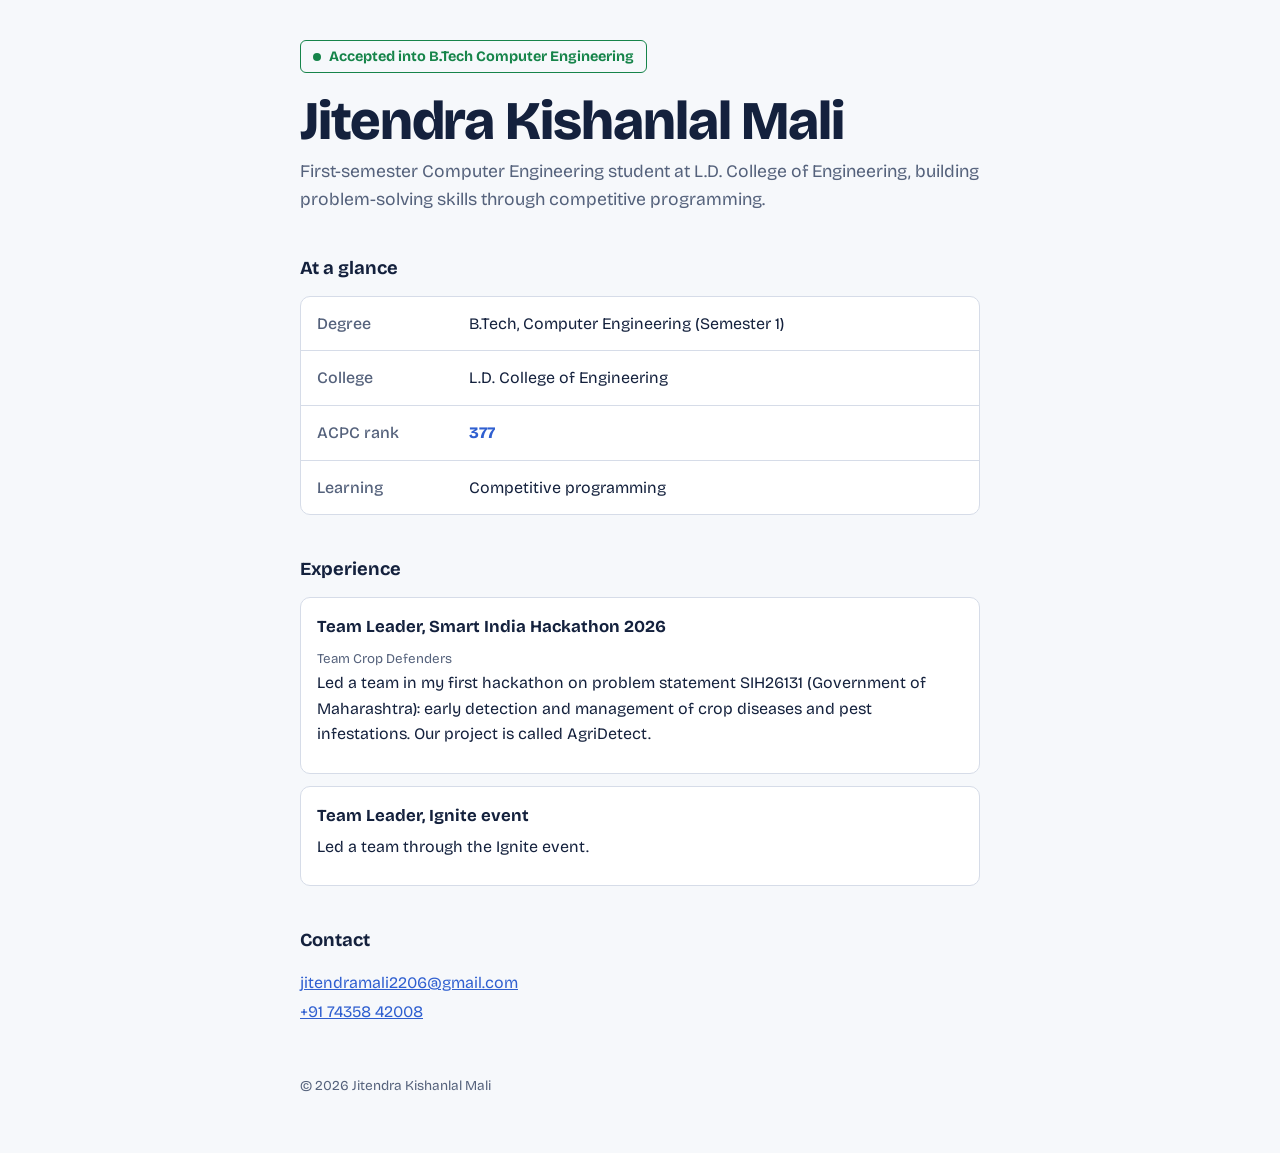
==== index.html @ 1771803a "Create index.html for personal portfolio Initial HTML structure for personal portfolio page." ====
<!DOCTYPE html>
<html lang="en">
<head>
<meta charset="utf-8">
<meta name="viewport" content="width=device-width, initial-scale=1, viewport-fit=cover">
<title>Jitendra Mali | Computer Engineering Student, L.D. College of Engineering</title>
<meta name="description" content="Jitendra Kishanlal Mali, B.Tech Computer Engineering student at L.D. College of Engineering, Ahmedabad. ACPC rank 377. Exploring competitive programming. SIH 2026 team leader.">
<meta name="author" content="Jitendra Kishanlal Mali">
<meta property="og:title" content="Jitendra Mali | Computer Engineering Student">
<meta property="og:description" content="B.Tech Computer Engineering at L.D. College of Engineering. ACPC rank 377. Exploring competitive programming.">
<link rel="preconnect" href="https://fonts.googleapis.com">
<link href="https://fonts.googleapis.com/css2?family=Bricolage+Grotesque:wght@500;700;800&display=swap" rel="stylesheet">
<style>
:root{--bg:#f6f8fb;--ink:#14213d;--muted:#55627c;--line:#d6dce8;--card:#fff;--ok:#16844a;--accent:#2f5fd0;
box-sizing:border-box;padding-top:env(safe-area-inset-top,0px);padding-bottom:env(safe-area-inset-bottom,0px)}
@media (prefers-color-scheme:dark){:root:not([data-theme="light"]){--bg:#0f1626;--ink:#e8edf8;--muted:#9aa7c2;--line:#27324b;--card:#161f35;--ok:#4cc88a;--accent:#7fa2ff}}
:root[data-theme="dark"]{--bg:#0f1626;--ink:#e8edf8;--muted:#9aa7c2;--line:#27324b;--card:#161f35;--ok:#4cc88a;--accent:#7fa2ff}
html{scroll-padding-top:env(safe-area-inset-top,0px)}
*{box-sizing:border-box}
body{margin:0;background:var(--bg);color:var(--ink);font:16px/1.6 "Bricolage Grotesque",system-ui,-apple-system,"Segoe UI",sans-serif}
main{max-width:720px;margin:0 auto;padding:40px 20px 56px}
h1{font-size:clamp(2.2rem,8vw,3.4rem);line-height:1.05;margin:20px 0 8px;font-weight:800;letter-spacing:-.02em}
h2{font-size:1.15rem;margin:40px 0 12px;font-weight:700}
p{margin:0 0 10px;max-width:62ch}
.verdict{display:inline-flex;align-items:center;gap:8px;border:1.5px solid var(--ok);color:var(--ok);padding:4px 12px;border-radius:6px;font-weight:700;font-size:.9rem}
.verdict i{width:8px;height:8px;border-radius:50%;background:var(--ok)}
.lead{color:var(--muted);font-size:1.1rem}
.board{border:1px solid var(--line);border-radius:10px;background:var(--card);overflow-x:auto}
.row{display:grid;grid-template-columns:140px 1fr;gap:12px;padding:14px 16px;border-top:1px solid var(--line)}
.row:first-child{border-top:0}
.row b{color:var(--muted);font-weight:500}
.rank{font-weight:800;color:var(--accent)}
.item{background:var(--card);border:1px solid var(--line);border-radius:10px;padding:16px;margin-bottom:12px}
.item h3{margin:0 0 4px;font-size:1.05rem}
.item small{color:var(--muted)}
a{color:var(--accent)}
.contact a{display:block;padding:2px 0}
footer{margin-top:48px;color:var(--muted);font-size:.85rem}
@media (max-width:480px){.row{grid-template-columns:1fr;gap:2px}}
</style>
</head>
<body>
<main>
<span class="verdict"><i></i>Accepted into B.Tech Computer Engineering</span>
<h1>Jitendra Kishanlal Mali</h1>
<p class="lead">First-semester Computer Engineering student at L.D. College of Engineering, building problem-solving skills through competitive programming.</p>

<h2>At a glance</h2>
<div class="board">
  <div class="row"><b>Degree</b><span>B.Tech, Computer Engineering (Semester 1)</span></div>
  <div class="row"><b>College</b><span>L.D. College of Engineering</span></div>
  <div class="row"><b>ACPC rank</b><span class="rank">377</span></div>
  <div class="row"><b>Learning</b><span>Competitive programming</span></div>
</div>

<h2>Experience</h2>
<div class="item">
  <h3>Team Leader, Smart India Hackathon 2026</h3>
  <small>Team Crop Defenders</small>
  <p>Led a team in my first hackathon on problem statement SIH26131 (Government of Maharashtra): early detection and management of crop diseases and pest infestations. Our project is called AgriDetect.</p>
</div>
<div class="item">
  <h3>Team Leader, Ignite event</h3>
  <p>Led a team through the Ignite event.</p>
</div>

<h2>Contact</h2>
<div class="contact">
  <a href="mailto:jitendramali2206@gmail.com">jitendramali2206@gmail.com</a>
  <a href="tel:+917435842008">+91 74358 42008</a>
</div>

<footer>&copy; 2026 Jitendra Kishanlal Mali</footer>
</main>
</body>
</html>
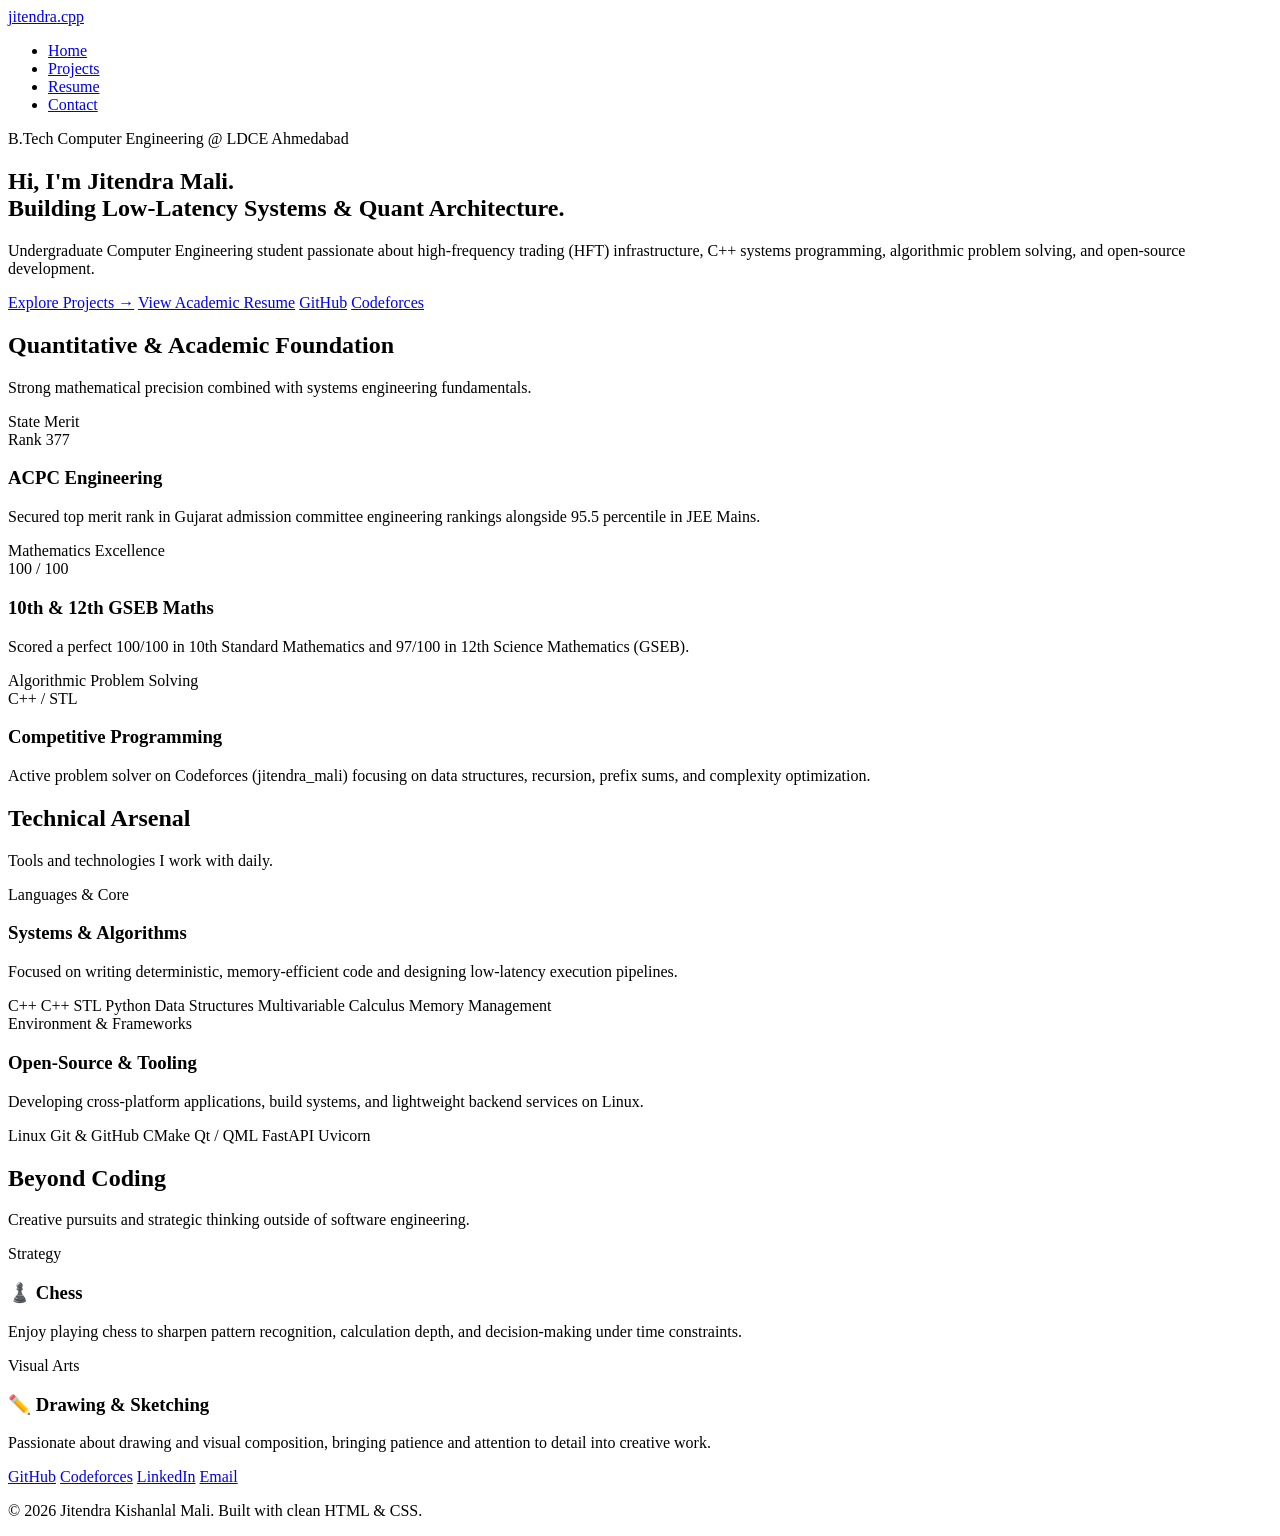
==== commit 1a2d51dc: "html done Updated the HTML structure and content for a personal portfolio page, including navigation" ====
--- a/index.html
+++ b/index.html
@@ -1,76 +1,123 @@
 <!DOCTYPE html>
 <html lang="en">
 <head>
-<meta charset="utf-8">
-<meta name="viewport" content="width=device-width, initial-scale=1, viewport-fit=cover">
-<title>Jitendra Mali | Computer Engineering Student, L.D. College of Engineering</title>
-<meta name="description" content="Jitendra Kishanlal Mali, B.Tech Computer Engineering student at L.D. College of Engineering, Ahmedabad. ACPC rank 377. Exploring competitive programming. SIH 2026 team leader.">
-<meta name="author" content="Jitendra Kishanlal Mali">
-<meta property="og:title" content="Jitendra Mali | Computer Engineering Student">
-<meta property="og:description" content="B.Tech Computer Engineering at L.D. College of Engineering. ACPC rank 377. Exploring competitive programming.">
-<link rel="preconnect" href="https://fonts.googleapis.com">
-<link href="https://fonts.googleapis.com/css2?family=Bricolage+Grotesque:wght@500;700;800&display=swap" rel="stylesheet">
-<style>
-:root{--bg:#f6f8fb;--ink:#14213d;--muted:#55627c;--line:#d6dce8;--card:#fff;--ok:#16844a;--accent:#2f5fd0;
-box-sizing:border-box;padding-top:env(safe-area-inset-top,0px);padding-bottom:env(safe-area-inset-bottom,0px)}
-@media (prefers-color-scheme:dark){:root:not([data-theme="light"]){--bg:#0f1626;--ink:#e8edf8;--muted:#9aa7c2;--line:#27324b;--card:#161f35;--ok:#4cc88a;--accent:#7fa2ff}}
-:root[data-theme="dark"]{--bg:#0f1626;--ink:#e8edf8;--muted:#9aa7c2;--line:#27324b;--card:#161f35;--ok:#4cc88a;--accent:#7fa2ff}
-html{scroll-padding-top:env(safe-area-inset-top,0px)}
-*{box-sizing:border-box}
-body{margin:0;background:var(--bg);color:var(--ink);font:16px/1.6 "Bricolage Grotesque",system-ui,-apple-system,"Segoe UI",sans-serif}
-main{max-width:720px;margin:0 auto;padding:40px 20px 56px}
-h1{font-size:clamp(2.2rem,8vw,3.4rem);line-height:1.05;margin:20px 0 8px;font-weight:800;letter-spacing:-.02em}
-h2{font-size:1.15rem;margin:40px 0 12px;font-weight:700}
-p{margin:0 0 10px;max-width:62ch}
-.verdict{display:inline-flex;align-items:center;gap:8px;border:1.5px solid var(--ok);color:var(--ok);padding:4px 12px;border-radius:6px;font-weight:700;font-size:.9rem}
-.verdict i{width:8px;height:8px;border-radius:50%;background:var(--ok)}
-.lead{color:var(--muted);font-size:1.1rem}
-.board{border:1px solid var(--line);border-radius:10px;background:var(--card);overflow-x:auto}
-.row{display:grid;grid-template-columns:140px 1fr;gap:12px;padding:14px 16px;border-top:1px solid var(--line)}
-.row:first-child{border-top:0}
-.row b{color:var(--muted);font-weight:500}
-.rank{font-weight:800;color:var(--accent)}
-.item{background:var(--card);border:1px solid var(--line);border-radius:10px;padding:16px;margin-bottom:12px}
-.item h3{margin:0 0 4px;font-size:1.05rem}
-.item small{color:var(--muted)}
-a{color:var(--accent)}
-.contact a{display:block;padding:2px 0}
-footer{margin-top:48px;color:var(--muted);font-size:.85rem}
-@media (max-width:480px){.row{grid-template-columns:1fr;gap:2px}}
-</style>
+  <meta charset="UTF-8" />
+  <meta name="viewport" content="width=device-width, initial-scale=1.0" />
+  <title>Jitendra Mali | Systems & Quant Engineering Portfolio</title>
+  <link rel="stylesheet" href="style.css" />
 </head>
 <body>
-<main>
-<span class="verdict"><i></i>Accepted into B.Tech Computer Engineering</span>
-<h1>Jitendra Kishanlal Mali</h1>
-<p class="lead">First-semester Computer Engineering student at L.D. College of Engineering, building problem-solving skills through competitive programming.</p>
 
-<h2>At a glance</h2>
-<div class="board">
-  <div class="row"><b>Degree</b><span>B.Tech, Computer Engineering (Semester 1)</span></div>
-  <div class="row"><b>College</b><span>L.D. College of Engineering</span></div>
-  <div class="row"><b>ACPC rank</b><span class="rank">377</span></div>
-  <div class="row"><b>Learning</b><span>Competitive programming</span></div>
-</div>
+  <nav>
+    <div class="nav-container">
+      <a href="index.html" class="logo">jitendra<span>.cpp</span></a>
+      <ul class="nav-links">
+        <li><a href="index.html" class="active">Home</a></li>
+        <li><a href="projects.html">Projects</a></li>
+        <li><a href="resume.html">Resume</a></li>
+        <li><a href="contact.html">Contact</a></li>
+      </ul>
+    </div>
+  </nav>
 
-<h2>Experience</h2>
-<div class="item">
-  <h3>Team Leader, Smart India Hackathon 2026</h3>
-  <small>Team Crop Defenders</small>
-  <p>Led a team in my first hackathon on problem statement SIH26131 (Government of Maharashtra): early detection and management of crop diseases and pest infestations. Our project is called AgriDetect.</p>
-</div>
-<div class="item">
-  <h3>Team Leader, Ignite event</h3>
-  <p>Led a team through the Ignite event.</p>
-</div>
+  <main>
+    <!-- Hero Section -->
+    <section class="hero">
+      <span class="badge">B.Tech Computer Engineering @ LDCE Ahmedabad</span>
+      <h1>Hi, I'm <span>Jitendra Mali</span>.<br>Building Low-Latency Systems & Quant Architecture.</h1>
+      <p>
+        Undergraduate Computer Engineering student passionate about high-frequency trading (HFT) infrastructure, C++ systems programming, algorithmic problem solving, and open-source development.
+      </p>
+      <div class="btn-group">
+        <a href="projects.html" class="btn btn-primary">Explore Projects →</a>
+        <a href="resume.html" class="btn btn-outline">View Academic Resume</a>
+        <a href="https://github.com/jitendramali2206" target="_blank" class="btn btn-outline mono">GitHub</a>
+        <a href="https://codeforces.com/profile/jitendra_mali" target="_blank" class="btn btn-outline mono">Codeforces</a>
+      </div>
+    </section>
 
-<h2>Contact</h2>
-<div class="contact">
-  <a href="mailto:jitendramali2206@gmail.com">jitendramali2206@gmail.com</a>
-  <a href="tel:+917435842008">+91 74358 42008</a>
-</div>
+    <!-- Key Quantitative Highlights -->
+    <h2 class="section-title">Quantitative & Academic Foundation</h2>
+    <p class="section-subtitle">Strong mathematical precision combined with systems engineering fundamentals.</p>
+    <div class="grid-3">
+      <div class="card">
+        <span class="card-tag">State Merit</span>
+        <div class="stat-number">Rank 377</div>
+        <h3>ACPC Engineering</h3>
+        <p>Secured top merit rank in Gujarat admission committee engineering rankings alongside 95.5 percentile in JEE Mains.</p>
+      </div>
+      <div class="card">
+        <span class="card-tag">Mathematics Excellence</span>
+        <div class="stat-number">100 / 100</div>
+        <h3>10th & 12th GSEB Maths</h3>
+        <p>Scored a perfect 100/100 in 10th Standard Mathematics and 97/100 in 12th Science Mathematics (GSEB).</p>
+      </div>
+      <div class="card">
+        <span class="card-tag">Algorithmic Problem Solving</span>
+        <div class="stat-number">C++ / STL</div>
+        <h3>Competitive Programming</h3>
+        <p>Active problem solver on Codeforces (<span class="mono">jitendra_mali</span>) focusing on data structures, recursion, prefix sums, and complexity optimization.</p>
+      </div>
+    </div>
 
-<footer>&copy; 2026 Jitendra Kishanlal Mali</footer>
-</main>
+    <!-- Core Technical Arsenal -->
+    <h2 class="section-title">Technical Arsenal</h2>
+    <p class="section-subtitle">Tools and technologies I work with daily.</p>
+    <div class="grid-2">
+      <div class="card">
+        <span class="card-tag">Languages & Core</span>
+        <h3>Systems & Algorithms</h3>
+        <p>Focused on writing deterministic, memory-efficient code and designing low-latency execution pipelines.</p>
+        <div class="tags">
+          <span class="tag">C++</span>
+          <span class="tag">C++ STL</span>
+          <span class="tag">Python</span>
+          <span class="tag">Data Structures</span>
+          <span class="tag">Multivariable Calculus</span>
+          <span class="tag">Memory Management</span>
+        </div>
+      </div>
+      <div class="card">
+        <span class="card-tag">Environment & Frameworks</span>
+        <h3>Open-Source & Tooling</h3>
+        <p>Developing cross-platform applications, build systems, and lightweight backend services on Linux.</p>
+        <div class="tags">
+          <span class="tag">Linux</span>
+          <span class="tag">Git & GitHub</span>
+          <span class="tag">CMake</span>
+          <span class="tag">Qt / QML</span>
+          <span class="tag">FastAPI</span>
+          <span class="tag">Uvicorn</span>
+        </div>
+      </div>
+    </div>
+
+    <!-- Beyond Coding / Hobbies -->
+    <h2 class="section-title">Beyond Coding</h2>
+    <p class="section-subtitle">Creative pursuits and strategic thinking outside of software engineering.</p>
+    <div class="grid-2">
+      <div class="card">
+        <span class="card-tag">Strategy</span>
+        <h3>♟️ Chess</h3>
+        <p>Enjoy playing chess to sharpen pattern recognition, calculation depth, and decision-making under time constraints.</p>
+      </div>
+      <div class="card">
+        <span class="card-tag">Visual Arts</span>
+        <h3>✏️ Drawing & Sketching</h3>
+        <p>Passionate about drawing and visual composition, bringing patience and attention to detail into creative work.</p>
+      </div>
+    </div>
+  </main>
+
+  <footer>
+    <div class="footer-links">
+      <a href="https://github.com/jitendramali2206" target="_blank">GitHub</a>
+      <a href="https://codeforces.com/profile/jitendra_mali" target="_blank">Codeforces</a>
+      <a href="https://www.linkedin.com/in/jitendra-mali-616040425" target="_blank">LinkedIn</a>
+      <a href="mailto:jitendramali2206@gmail.com">Email</a>
+    </div>
+    <p>© 2026 Jitendra Kishanlal Mali. Built with clean HTML & CSS.</p>
+  </footer>
+
 </body>
 </html>
